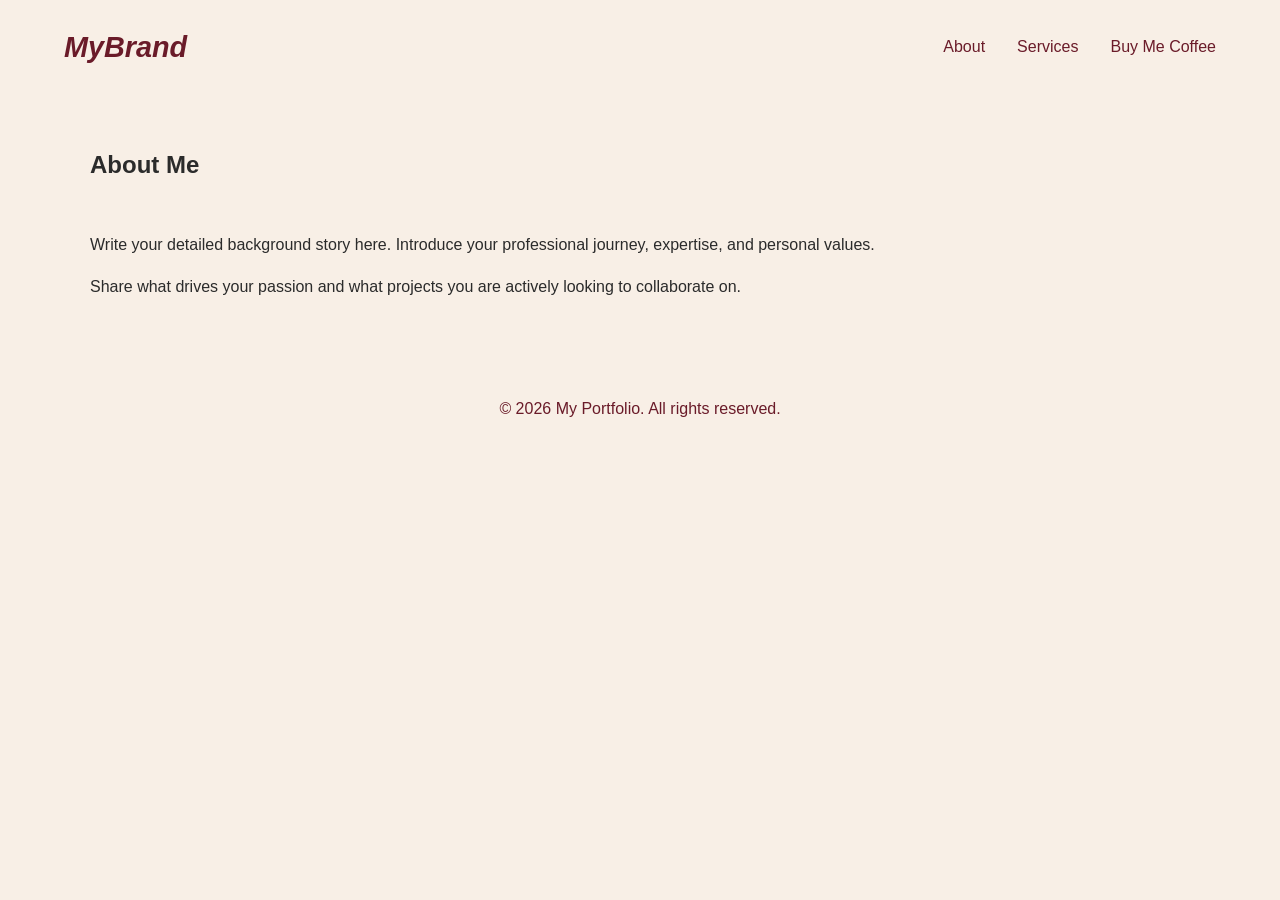
==== about.html @ 838e9119 "Complete portfolio website structure and styling" ====
<!DOCTYPE html>
<html lang="en">
<head>
  <meta charset="UTF-8">
  <meta name="viewport" content="width=device-width, initial-scale=1.0">
  <title>About Me - My Portfolio</title>
  <link rel="stylesheet" href="style.css">
</head>
<body>

  <nav>
    <a href="index.html" class="logo">MyBrand</a>
    <ul class="nav-links">
      <li><a href="about.html">About</a></li>
      <li><a href="index.html#services">Services</a></li>
      <li><a href="support.html">Buy Me Coffee</a></li>
    </ul>
  </nav>

  <main class="container">
    <h2>About Me</h2>
    <div class="grid-2-col">
      <div>
        <p>Write your detailed background story here. Introduce your professional journey, expertise, and personal values.</p>
        <p>Share what drives your passion and what projects you are actively looking to collaborate on.</p>
      </div>
    </div>
  </main>

  <footer>
    <p>&copy; 2026 My Portfolio. All rights reserved.</p>
  </footer>

</body>
</html>
---- style.css ----
/* Color Theme & Typography */
:root {
  --bg-color: #F8EFE6;
  --text-dark: #2B2B2B;
  --accent-burgundy: #6A1B29;
  --card-bg: #FFFFFF;
}

body {
  margin: 0;
  padding: 0;
  background-color: var(--bg-color);
  color: var(--text-dark);
  font-family: 'Segoe UI', Tahoma, Geneva, Verdana, sans-serif;
  line-height: 1.6;
}

/* Navigation */
nav {
  display: flex;
  justify-content: space-between;
  align-items: center;
  padding: 1.5rem 5%;
}

.logo {
  font-size: 1.8rem;
  font-weight: bold;
  font-style: italic;
  color: var(--accent-burgundy);
  text-decoration: none;
}

.nav-links {
  list-style: none;
  display: flex;
  gap: 2rem;
  margin: 0;
  padding: 0;
}

.nav-links a {
  text-decoration: none;
  color: var(--accent-burgundy);
  font-weight: 500;
}

/* Buttons */
.btn-primary {
  background-color: var(--accent-burgundy);
  color: #FFF;
  padding: 0.75rem 1.5rem;
  border-radius: 25px;
  text-decoration: none;
  display: inline-block;
  border: none;
  cursor: pointer;
  font-weight: bold;
}

/* Layout Sections */
.container {
  width: 90%;
  max-width: 1100px;
  margin: 0 auto;
  padding: 2rem 0;
}

.hero {
  text-align: center;
  padding: 4rem 1rem;
}

.hero h1 {
  font-size: 2.8rem;
  color: var(--accent-burgundy);
  margin-bottom: 0.5rem;
}

.hero p {
  font-size: 1.2rem;
  font-style: italic;
  margin-bottom: 1.5rem;
}

.services-grid, .grid-2-col {
  display: grid;
  grid-template-columns: repeat(auto-fit, minmax(280px, 1fr));
  gap: 2rem;
  margin-top: 2rem;
}

.card {
  background: var(--card-bg);
  padding: 1.5rem;
  border-radius: 8px;
  box-shadow: 0 4px 6px rgba(0,0,0,0.05);
}

.card h3 {
  color: var(--accent-burgundy);
}

/* Contact Form */
.contact-form {
  display: flex;
  flex-direction: column;
  gap: 1rem;
  max-width: 500px;
  margin: 0 auto;
}

.contact-form input, .contact-form textarea {
  width: 100%;
  padding: 0.8rem;
  border: 1px solid #CCC;
  border-radius: 4px;
}

footer {
  text-align: center;
  padding: 2rem;
  color: var(--accent-burgundy);
}
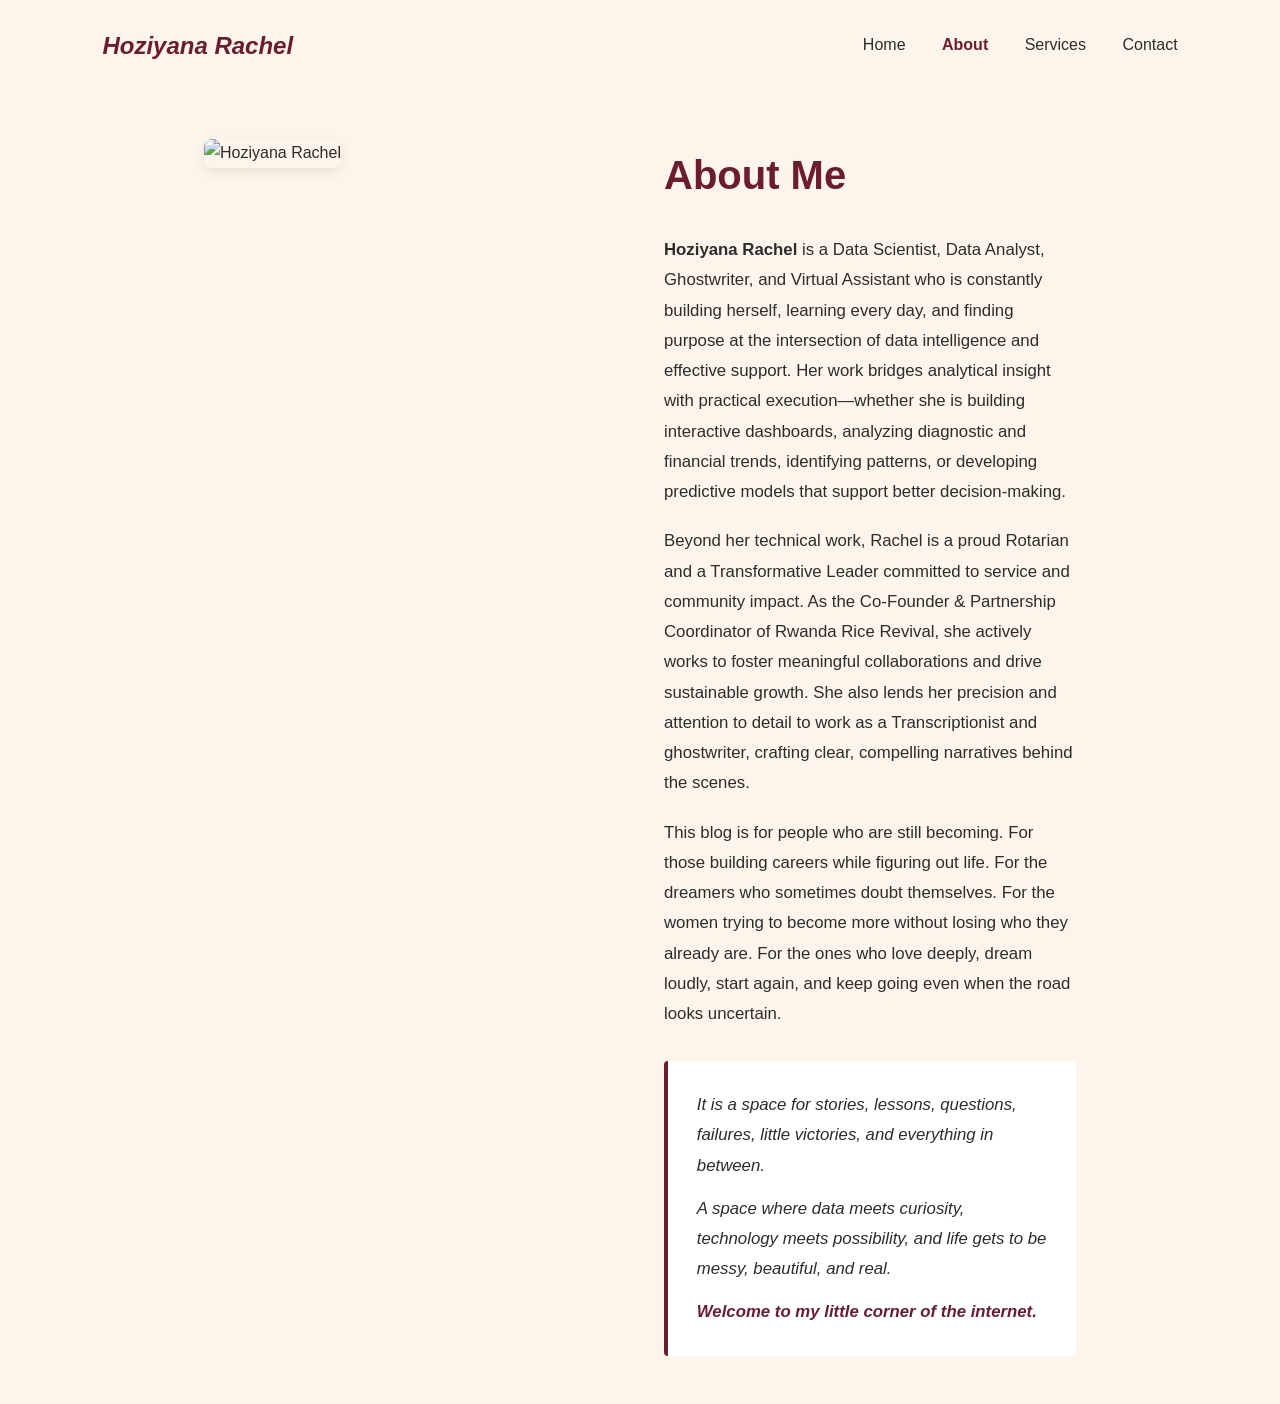
==== commit 3a7e5359: "Update home and about page content" ====
--- a/about.html
+++ b/about.html
@@ -3,33 +3,135 @@
 <head>
   <meta charset="UTF-8">
   <meta name="viewport" content="width=device-width, initial-scale=1.0">
-  <title>About Me - My Portfolio</title>
-  <link rel="stylesheet" href="style.css">
+  <title>About Me - Hoziyana Rachel</title>
+  <style>
+    :root {
+      --bg-color: #fdf5eb;
+      --primary-color: #6b1d2f;
+      --text-dark: #2c2c2c;
+      --white: #ffffff;
+    }
+
+    * {
+      box-sizing: border-box;
+      margin: 0;
+      padding: 0;
+      font-family: 'Segoe UI', Tahoma, Geneva, Verdana, sans-serif;
+    }
+
+    body {
+      background-color: var(--bg-color);
+      color: var(--text-dark);
+      line-height: 1.8;
+    }
+
+    nav {
+      display: flex;
+      justify-content: space-between;
+      align-items: center;
+      padding: 1.5rem 8%;
+    }
+
+    .brand-logo {
+      font-size: 1.5rem;
+      font-weight: bold;
+      color: var(--primary-color);
+      text-decoration: none;
+      font-style: italic;
+    }
+
+    .nav-links a {
+      margin-left: 2rem;
+      text-decoration: none;
+      color: var(--text-dark);
+      font-weight: 500;
+    }
+
+    .container {
+      max-width: 1000px;
+      margin: 0 auto;
+      padding: 3rem 5%;
+    }
+
+    .about-grid {
+      display: grid;
+      grid-template-columns: repeat(auto-fit, minmax(320px, 1fr));
+      gap: 3rem;
+      align-items: start;
+    }
+
+    .about-img {
+      width: 100%;
+      border-radius: 8px;
+      object-fit: cover;
+      box-shadow: 0 4px 12px rgba(0,0,0,0.08);
+    }
+
+    .about-content h1 {
+      color: var(--primary-color);
+      font-size: 2.5rem;
+      margin-bottom: 1.5rem;
+    }
+
+    .about-content p {
+      margin-bottom: 1.2rem;
+      font-size: 1.05rem;
+    }
+
+    .footer-note {
+      margin-top: 2rem;
+      padding: 1.8rem;
+      background-color: var(--white);
+      border-left: 4px solid var(--primary-color);
+      border-radius: 4px;
+    }
+
+    .footer-note p {
+      margin-bottom: 0.8rem;
+      font-style: italic;
+    }
+
+    .footer-note p:last-child {
+      margin-bottom: 0;
+      font-weight: bold;
+      color: var(--primary-color);
+    }
+  </style>
 </head>
 <body>
 
   <nav>
-    <a href="index.html" class="logo">MyBrand</a>
-    <ul class="nav-links">
-      <li><a href="about.html">About</a></li>
-      <li><a href="index.html#services">Services</a></li>
-      <li><a href="support.html">Buy Me Coffee</a></li>
-    </ul>
+    <a href="index.html" class="brand-logo">Hoziyana Rachel</a>
+    <div class="nav-links">
+      <a href="index.html">Home</a>
+      <a href="about.html" style="color: var(--primary-color); font-weight: bold;">About</a>
+      <a href="index.html#services">Services</a>
+      <a href="index.html#contact">Contact</a>
+    </div>
   </nav>
 
   <main class="container">
-    <h2>About Me</h2>
-    <div class="grid-2-col">
+    <div class="about-grid">
       <div>
-        <p>Write your detailed background story here. Introduce your professional journey, expertise, and personal values.</p>
-        <p>Share what drives your passion and what projects you are actively looking to collaborate on.</p>
+        <img src="images/profile3.jpg" alt="Hoziyana Rachel" class="about-img">
+      </div>
+      <div class="about-content">
+        <h1>About Me</h1>
+        
+        <p><strong>Hoziyana Rachel</strong> is a Data Scientist, Data Analyst, Ghostwriter, and Virtual Assistant who is constantly building herself, learning every day, and finding purpose at the intersection of data intelligence and effective support. Her work bridges analytical insight with practical execution—whether she is building interactive dashboards, analyzing diagnostic and financial trends, identifying patterns, or developing predictive models that support better decision-making.</p>
+
+        <p>Beyond her technical work, Rachel is a proud Rotarian and a Transformative Leader committed to service and community impact. As the Co-Founder & Partnership Coordinator of Rwanda Rice Revival, she actively works to foster meaningful collaborations and drive sustainable growth. She also lends her precision and attention to detail to work as a Transcriptionist and ghostwriter, crafting clear, compelling narratives behind the scenes.</p>
+
+        <p>This blog is for people who are still becoming. For those building careers while figuring out life. For the dreamers who sometimes doubt themselves. For the women trying to become more without losing who they already are. For the ones who love deeply, dream loudly, start again, and keep going even when the road looks uncertain.</p>
+
+        <div class="footer-note">
+          <p>It is a space for stories, lessons, questions, failures, little victories, and everything in between.</p>
+          <p>A space where data meets curiosity, technology meets possibility, and life gets to be messy, beautiful, and real.</p>
+          <p>Welcome to my little corner of the internet.</p>
+        </div>
       </div>
     </div>
   </main>
 
-  <footer>
-    <p>&copy; 2026 My Portfolio. All rights reserved.</p>
-  </footer>
-
 </body>
 </html>
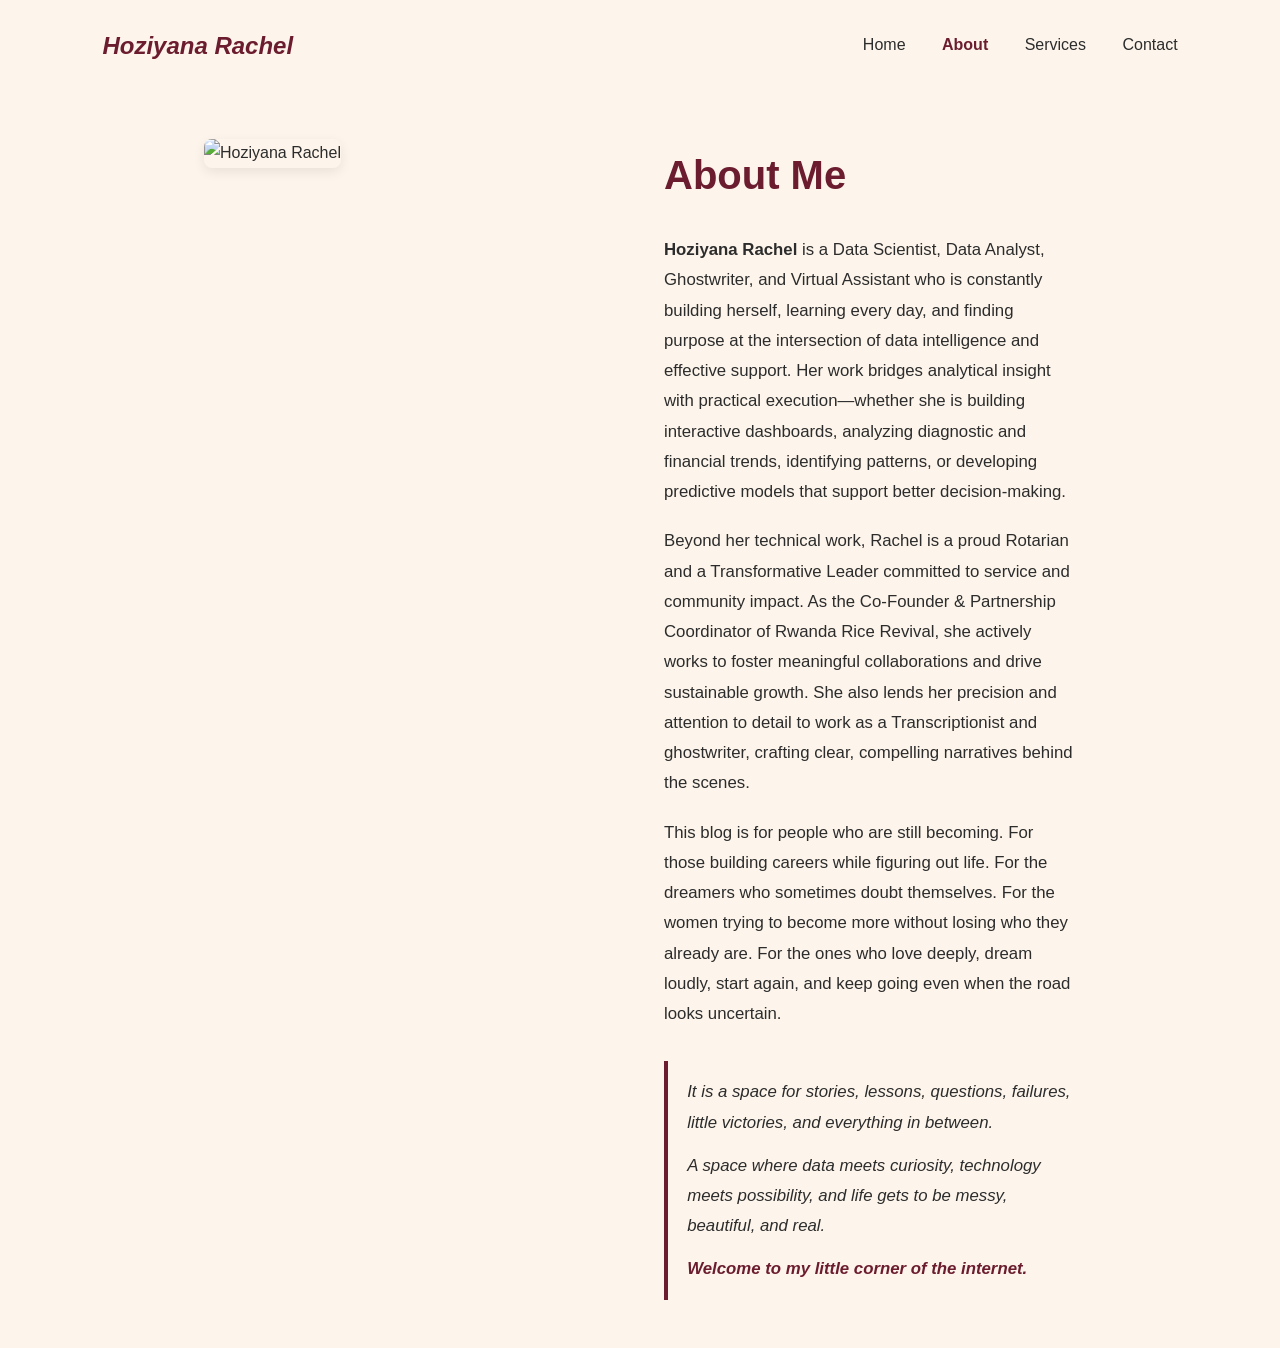
==== commit efb3a7c5: "Remove white background box on about page" ====
--- a/about.html
+++ b/about.html
@@ -80,10 +80,9 @@
 
     .footer-note {
       margin-top: 2rem;
-      padding: 1.8rem;
-      background-color: var(--white);
+      padding: 1rem 0 1rem 1.2rem;
+      background-color: transparent;
       border-left: 4px solid var(--primary-color);
-      border-radius: 4px;
     }
 
     .footer-note p {
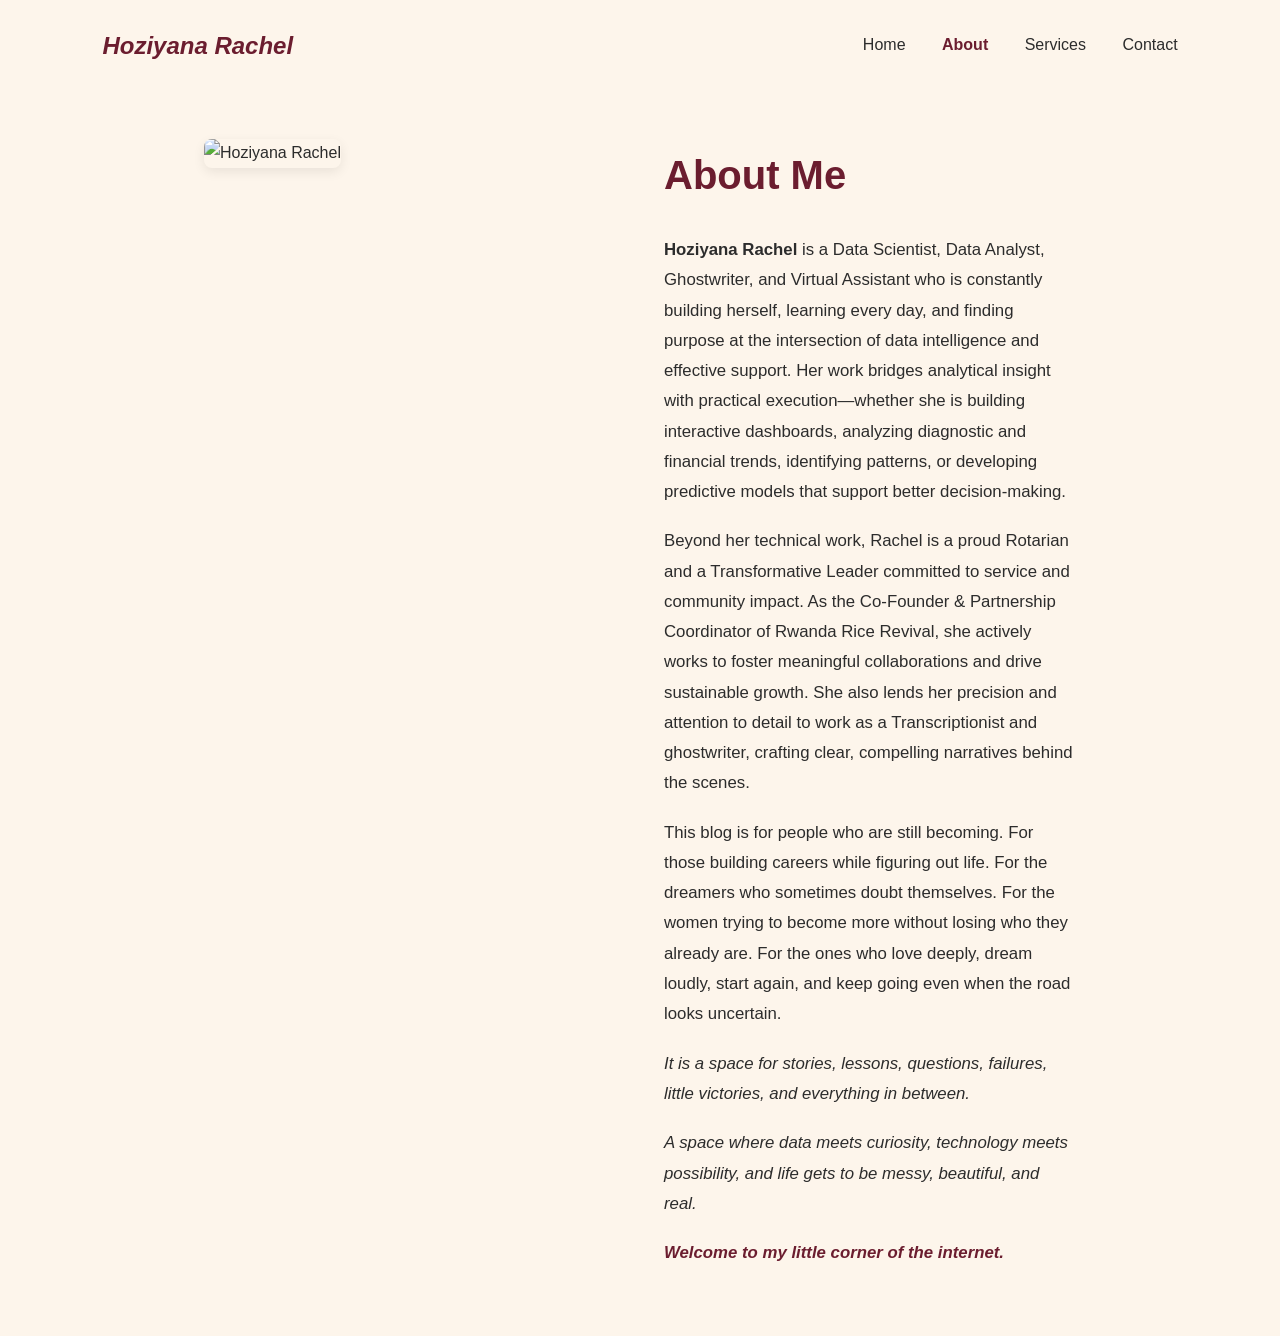
==== commit d7ff68af: "Remove white background box entirely from about page" ====
--- a/about.html
+++ b/about.html
@@ -78,22 +78,14 @@
       font-size: 1.05rem;
     }
 
-    .footer-note {
-      margin-top: 2rem;
-      padding: 1rem 0 1rem 1.2rem;
-      background-color: transparent;
-      border-left: 4px solid var(--primary-color);
-    }
-
-    .footer-note p {
-      margin-bottom: 0.8rem;
+    .italic-text {
       font-style: italic;
     }
 
-    .footer-note p:last-child {
-      margin-bottom: 0;
+    .welcome-text {
       font-weight: bold;
       color: var(--primary-color);
+      font-style: italic;
     }
   </style>
 </head>
@@ -123,11 +115,11 @@
 
         <p>This blog is for people who are still becoming. For those building careers while figuring out life. For the dreamers who sometimes doubt themselves. For the women trying to become more without losing who they already are. For the ones who love deeply, dream loudly, start again, and keep going even when the road looks uncertain.</p>
 
-        <div class="footer-note">
-          <p>It is a space for stories, lessons, questions, failures, little victories, and everything in between.</p>
-          <p>A space where data meets curiosity, technology meets possibility, and life gets to be messy, beautiful, and real.</p>
-          <p>Welcome to my little corner of the internet.</p>
-        </div>
+        <p class="italic-text">It is a space for stories, lessons, questions, failures, little victories, and everything in between.</p>
+
+        <p class="italic-text">A space where data meets curiosity, technology meets possibility, and life gets to be messy, beautiful, and real.</p>
+
+        <p class="welcome-text">Welcome to my little corner of the internet.</p>
       </div>
     </div>
   </main>
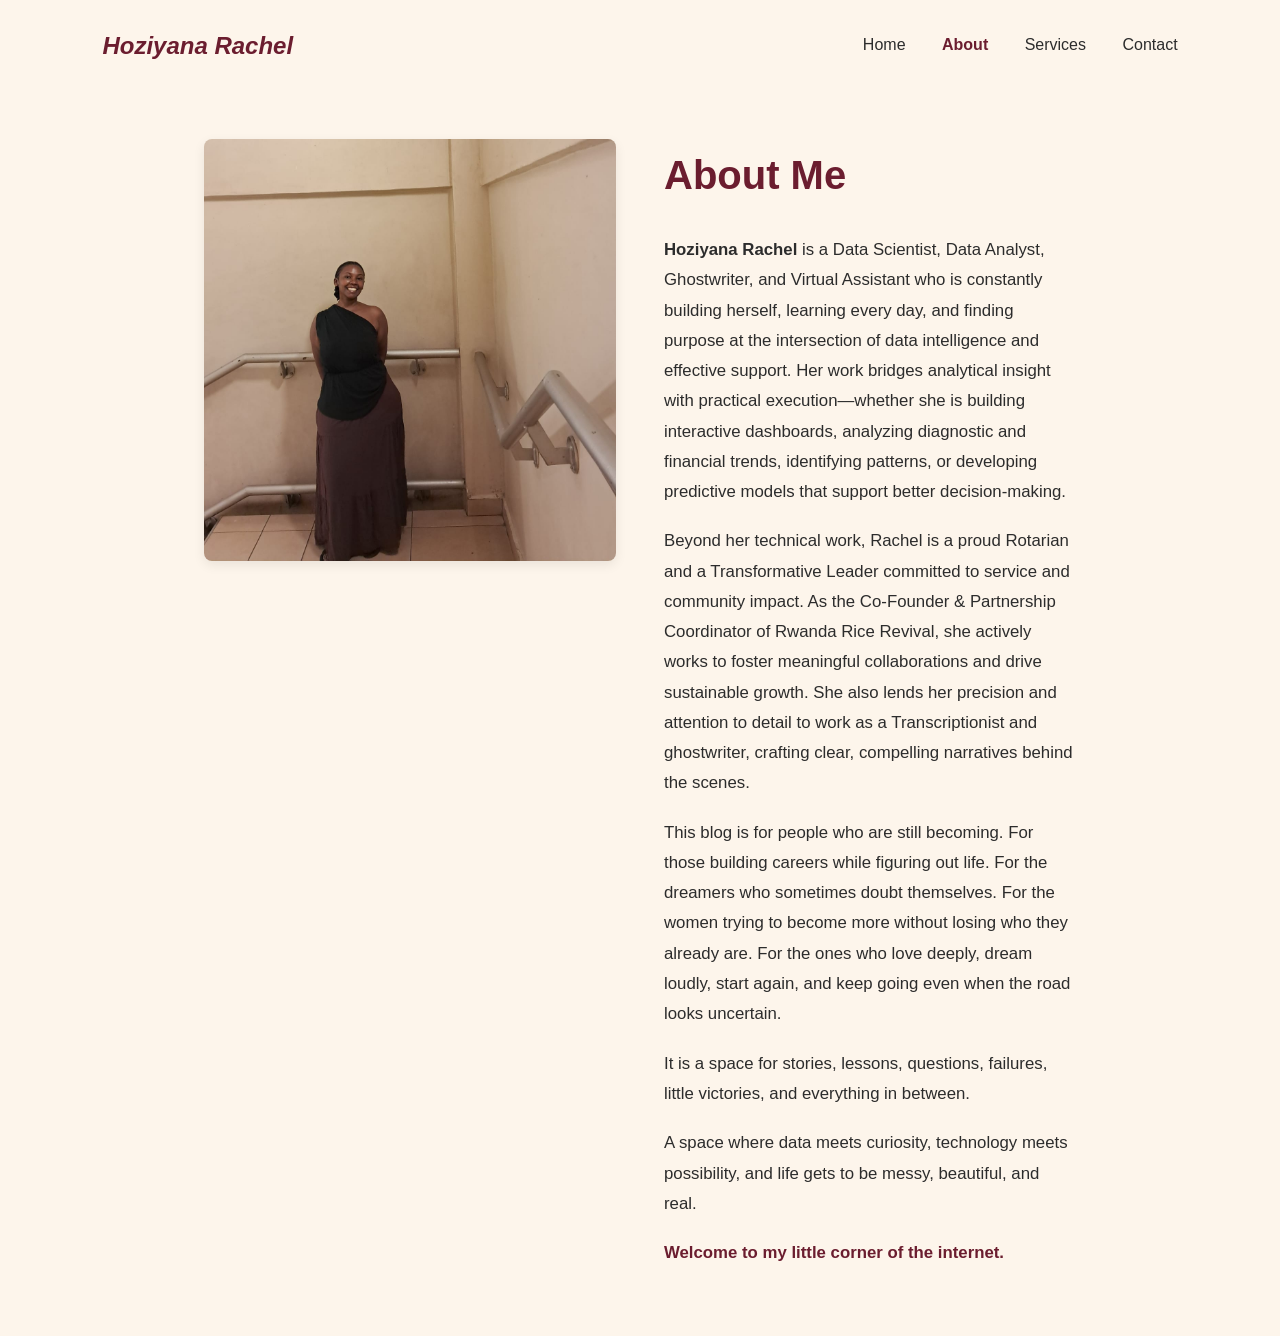
==== commit 01a82d7d: "Add profile3 image and normalize font formatting" ====
--- a/about.html
+++ b/about.html
@@ -9,7 +9,6 @@
       --bg-color: #fdf5eb;
       --primary-color: #6b1d2f;
       --text-dark: #2c2c2c;
-      --white: #ffffff;
     }
 
     * {
@@ -23,6 +22,7 @@
       background-color: var(--bg-color);
       color: var(--text-dark);
       line-height: 1.8;
+      font-family: 'Segoe UI', Tahoma, Geneva, Verdana, sans-serif;
     }
 
     nav {
@@ -45,6 +45,7 @@
       text-decoration: none;
       color: var(--text-dark);
       font-weight: 500;
+      font-family: inherit;
     }
 
     .container {
@@ -71,21 +72,19 @@
       color: var(--primary-color);
       font-size: 2.5rem;
       margin-bottom: 1.5rem;
+      font-family: inherit;
     }
 
     .about-content p {
       margin-bottom: 1.2rem;
       font-size: 1.05rem;
-    }
-
-    .italic-text {
-      font-style: italic;
+      font-family: inherit;
+      font-style: normal;
     }
 
     .welcome-text {
       font-weight: bold;
       color: var(--primary-color);
-      font-style: italic;
     }
   </style>
 </head>
@@ -115,9 +114,9 @@
 
         <p>This blog is for people who are still becoming. For those building careers while figuring out life. For the dreamers who sometimes doubt themselves. For the women trying to become more without losing who they already are. For the ones who love deeply, dream loudly, start again, and keep going even when the road looks uncertain.</p>
 
-        <p class="italic-text">It is a space for stories, lessons, questions, failures, little victories, and everything in between.</p>
+        <p>It is a space for stories, lessons, questions, failures, little victories, and everything in between.</p>
 
-        <p class="italic-text">A space where data meets curiosity, technology meets possibility, and life gets to be messy, beautiful, and real.</p>
+        <p>A space where data meets curiosity, technology meets possibility, and life gets to be messy, beautiful, and real.</p>
 
         <p class="welcome-text">Welcome to my little corner of the internet.</p>
       </div>
